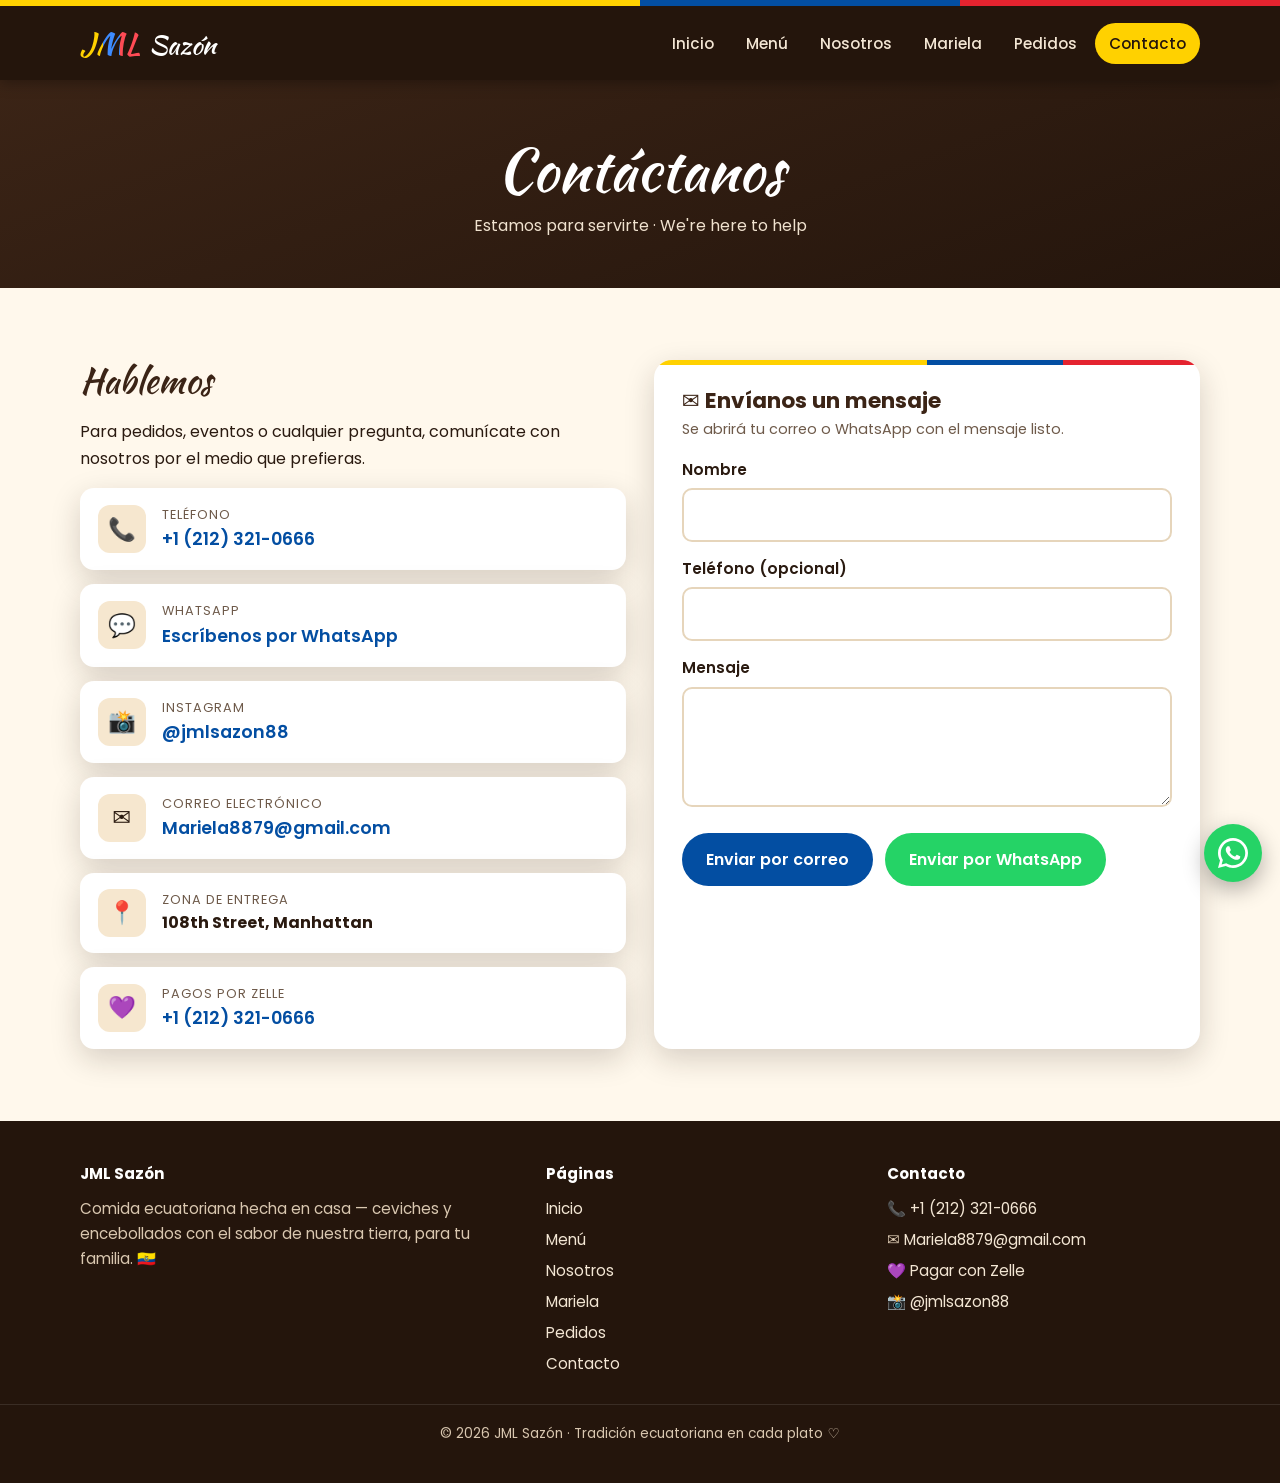
==== contacto.html @ 134b81e3 "JML Sazón website: 6 pages, Zelle, Instagram, mobile-friendly Co-Authored-By: Claude Opus 5.5 <norep" ====
<!DOCTYPE html>
<html lang="es">
<head>
  <meta charset="UTF-8">
  <meta name="viewport" content="width=device-width, initial-scale=1">
  <title>Contacto | JML Sazón</title>
  <meta name="description" content="Contacta a JML Sazón por teléfono, WhatsApp o correo electrónico.">
  <link rel="icon" href="data:image/svg+xml,<svg xmlns='http://www.w3.org/2000/svg' viewBox='0 0 100 100'><text y='.9em' font-size='90'>🦐</text></svg>">
  <link rel="preconnect" href="https://fonts.googleapis.com">
  <link rel="preconnect" href="https://fonts.gstatic.com" crossorigin>
  <link href="https://fonts.googleapis.com/css2?family=Kaushan+Script&family=Poppins:wght@400;500;600;700&display=swap" rel="stylesheet">
  <link rel="stylesheet" href="css/styles.css">
  <script src="js/site.js" defer></script>
</head>
<body>
  <header class="site-header"></header>

  <main>
    <section class="page-banner">
      <div class="container">
        <h1>Contáctanos</h1>
        <p>Estamos para servirte · We're here to help</p>
      </div>
    </section>

    <section class="section">
      <div class="container grid-2">
        <div>
          <h2 style="font-family:var(--script);font-weight:400;font-size:2.2rem;color:var(--wood)">Hablemos</h2>
          <p>Para pedidos, eventos o cualquier pregunta, comunícate con nosotros por el medio que prefieras.</p>
          <ul class="contact-list">
            <li>
              <span class="ico">📞</span>
              <div><small>Teléfono</small><a data-phone href="tel:+12123210666">+1 (212) 321-0666</a></div>
            </li>
            <li>
              <span class="ico">💬</span>
              <div><small>WhatsApp</small><a data-whatsapp href="#">Escríbenos por WhatsApp</a></div>
            </li>
            <li data-instagram-wrap>
              <span class="ico">📸</span>
              <div><small>Instagram</small><a data-instagram href="https://www.instagram.com/jmlsazon88/">@jmlsazon88</a></div>
            </li>
            <li>
              <span class="ico">✉️</span>
              <div><small>Correo electrónico</small><a data-email href="mailto:Mariela8879@gmail.com">Mariela8879@gmail.com</a></div>
            </li>
            <li>
              <span class="ico">📍</span>
              <div><small>Zona de entrega</small><strong data-area>108th Street, Manhattan</strong></div>
            </li>
            <li>
              <span class="ico">💜</span>
              <div><small>Pagos por Zelle</small><a href="pedidos.html#zelle"><span data-zelle-phone>+1 (212) 321-0666</span></a></div>
            </li>
          </ul>
        </div>

        <div class="card">
          <h3>✉️ Envíanos un mensaje</h3>
          <p class="sub">Se abrirá tu correo o WhatsApp con el mensaje listo.</p>
          <form data-send="email">
            <label for="c-nombre">Nombre</label>
            <input id="c-nombre" name="Nombre" required autocomplete="name">

            <label for="c-tel">Teléfono (opcional)</label>
            <input id="c-tel" name="Teléfono" type="tel" autocomplete="tel">

            <label for="c-msg">Mensaje</label>
            <textarea id="c-msg" name="Mensaje" required></textarea>

            <div class="btn-row">
              <button class="btn btn-blue" type="submit" value="email">Enviar por correo</button>
              <button class="btn btn-whatsapp" type="submit" value="whatsapp">Enviar por WhatsApp</button>
            </div>
          </form>
        </div>
      </div>
    </section>
  </main>

  <footer class="site-footer"></footer>
</body>
</html>
---- css/styles.css ----
/* ==========================================================
   JML Sazón — Comida Ecuatoriana
   Colors come from the Ecuador flag + the wood sign on the flyer.
   ========================================================== */
:root {
  --yellow: #ffd100;
  --blue: #034ea2;
  --red: #e4232f;
  --wood: #3b2416;
  --wood-dark: #24150c;
  --cream: #fff8ec;
  --sand: #f6e7cf;
  --ink: #2a1a10;
  --muted: #6e5a4a;
  --radius: 18px;
  --shadow: 0 10px 30px rgba(36, 21, 12, 0.18);
  --script: "Kaushan Script", cursive;
  --sans: "Poppins", system-ui, -apple-system, "Segoe UI", sans-serif;
  --max: 1120px;
}

* { box-sizing: border-box; }
html { scroll-behavior: smooth; }
body {
  margin: 0;
  font-family: var(--sans);
  color: var(--ink);
  background: var(--cream);
  line-height: 1.65;
}
img { max-width: 100%; height: auto; display: block; }
a { color: var(--blue); }
h1, h2, h3 { line-height: 1.2; margin: 0 0 0.5em; }
p { margin: 0 0 1em; }

.container { width: min(100% - 32px, var(--max)); margin-inline: auto; }

/* ---------- Flag stripe ---------- */
.flag-stripe {
  height: 6px;
  background: linear-gradient(90deg, var(--yellow) 0 50%, var(--blue) 50% 75%, var(--red) 75% 100%);
}

/* ---------- Header / nav ---------- */
.site-header {
  position: sticky; top: 0; z-index: 50;
  background: var(--wood-dark);
  box-shadow: 0 2px 14px rgba(0,0,0,.35);
}
.nav {
  display: flex; align-items: center; justify-content: space-between;
  gap: 16px; padding: 12px 0;
}
.brand {
  display: flex; align-items: baseline; gap: 8px;
  text-decoration: none; color: #fff;
}
.brand .jml {
  font-family: var(--script); font-size: 1.9rem; letter-spacing: 1px;
  background: linear-gradient(90deg, var(--yellow) 0 38%, #3d8bff 38% 66%, #ff4b55 66%);
  -webkit-background-clip: text; background-clip: text; color: transparent;
}
.brand .sazon { font-family: var(--script); font-size: 1.6rem; color: #fff; }

.nav-links { display: flex; gap: 4px; list-style: none; margin: 0; padding: 0; }
.nav-links a {
  display: block; padding: 8px 14px; border-radius: 999px;
  color: #f3e6d4; text-decoration: none; font-weight: 500; font-size: .95rem;
  transition: background .2s, color .2s;
}
.nav-links a:hover { background: rgba(255,255,255,.08); color: #fff; }
.nav-links a[aria-current="page"] { background: var(--yellow); color: var(--wood-dark); }

.nav-toggle {
  display: none; background: none; border: 2px solid rgba(255,255,255,.3);
  color: #fff; border-radius: 10px; padding: 6px 10px; font-size: 1.2rem; cursor: pointer;
}

@media (max-width: 820px) {
  .nav-toggle { display: block; }
  .nav-links {
    display: none; position: absolute; left: 0; right: 0; top: 100%;
    flex-direction: column; background: var(--wood-dark); padding: 8px 16px 16px;
  }
  .nav-links.open { display: flex; }
  .nav-links a { padding: 12px 14px; }
}

/* ---------- Buttons ---------- */
.btn {
  display: inline-flex; align-items: center; gap: 8px;
  padding: 12px 22px; border-radius: 999px; font-weight: 600;
  text-decoration: none; border: 2px solid transparent; cursor: pointer;
  font-family: inherit; font-size: 1rem;
  transition: transform .15s, box-shadow .15s, background .2s;
}
.btn:hover { transform: translateY(-2px); box-shadow: 0 8px 18px rgba(0,0,0,.18); }
.btn-primary { background: var(--yellow); color: var(--wood-dark); }
.btn-blue { background: var(--blue); color: #fff; }
.btn-whatsapp { background: #25d366; color: #fff; }
.btn-outline { border-color: currentColor; color: #fff; background: transparent; }
.btn-row { display: flex; flex-wrap: wrap; gap: 12px; }

/* ---------- Hero ---------- */
.hero {
  background:
    radial-gradient(circle at 80% 20%, rgba(255,209,0,.18), transparent 50%),
    linear-gradient(160deg, var(--wood) 0%, var(--wood-dark) 100%);
  color: #fff; padding: 64px 0 72px;
  overflow: hidden; /* keeps the tilted flyer from poking past the screen edge */
}
.hero-grid {
  display: grid; grid-template-columns: 1.05fr .95fr; gap: 48px; align-items: center;
}
.eyebrow {
  display: inline-block; font-size: .8rem; letter-spacing: .18em; text-transform: uppercase;
  background: rgba(255,255,255,.1); padding: 6px 14px; border-radius: 999px; margin-bottom: 18px;
}
.hero h1 { font-family: var(--script); font-weight: 400; font-size: clamp(2.6rem, 6vw, 4.4rem); }
.hero h1 .accent { color: var(--yellow); }
.hero .lead { font-size: 1.15rem; color: #f0e2cf; max-width: 34ch; }
.hero-flyer {
  border-radius: var(--radius); box-shadow: 0 25px 60px rgba(0,0,0,.5);
  transform: rotate(2deg); border: 6px solid #fff;
}
@media (max-width: 820px) {
  .hero { padding: 40px 0 48px; }
  .hero-grid { grid-template-columns: 1fr; gap: 32px; }
  .hero-flyer { transform: none; }
}

/* ---------- Page banner (inner pages) ---------- */
.page-banner {
  background: linear-gradient(160deg, var(--wood) 0%, var(--wood-dark) 100%);
  color: #fff; padding: 56px 0 48px; text-align: center;
}
.page-banner h1 { font-family: var(--script); font-weight: 400; font-size: clamp(2.4rem, 6vw, 3.6rem); margin: 0; }
.page-banner p { color: #f0e2cf; margin: 8px 0 0; }

/* ---------- Sections ---------- */
.section { padding: 72px 0; }
.section-alt { background: var(--sand); }
.section-title { text-align: center; margin-bottom: 40px; }
.section-title h2 { font-family: var(--script); font-weight: 400; font-size: clamp(2rem, 5vw, 2.8rem); color: var(--wood); }
.section-title p { color: var(--muted); max-width: 56ch; margin-inline: auto; }

.grid-2 { display: grid; grid-template-columns: repeat(2, 1fr); gap: 28px; }
.grid-3 { display: grid; grid-template-columns: repeat(3, 1fr); gap: 24px; }
@media (max-width: 820px) { .grid-2, .grid-3 { grid-template-columns: 1fr; } }

.card {
  background: #fff; border-radius: var(--radius); padding: 28px;
  box-shadow: var(--shadow); position: relative; overflow: hidden;
}
.card::before {
  content: ""; position: absolute; inset: 0 0 auto 0; height: 5px;
  background: linear-gradient(90deg, var(--yellow) 0 50%, var(--blue) 50% 75%, var(--red) 75%);
}
.card .icon { font-size: 2.4rem; margin-bottom: 8px; }
.card h3 { font-size: 1.35rem; color: var(--wood); }
.card .sub { color: var(--muted); font-size: .9rem; margin-top: -6px; }

/* Dish feature (photo crop from the flyer) */
.dish-photo {
  height: 220px; border-radius: 12px; margin: -4px 0 18px;
  background-image: url("../images/flyer.jpg"); background-size: 220%;
}
.dish-photo.ceviche { background-position: 38% 72%; }
.dish-photo.encebollado { background-position: 92% 54%; }

/* ---------- Menu ---------- */
.menu-group { margin-bottom: 48px; }
.menu-group h2 {
  font-family: var(--script); font-weight: 400; color: var(--wood);
  font-size: 2.2rem; border-bottom: 3px dashed #e3cfae; padding-bottom: 8px;
}
.menu-item {
  display: grid; grid-template-columns: 1fr auto; gap: 4px 16px;
  padding: 16px 0; border-bottom: 1px solid #ecdcc3;
}
.menu-item h3 { font-size: 1.1rem; margin: 0; }
.menu-item .price { font-weight: 700; color: var(--red); font-size: 1.1rem; }
.menu-item p { grid-column: 1 / -1; margin: 0; color: var(--muted); font-size: .95rem; }
.tag {
  display: inline-block; font-size: .72rem; font-weight: 600; padding: 2px 10px;
  border-radius: 999px; background: var(--yellow); color: var(--wood-dark); margin-left: 8px;
  vertical-align: middle;
}
.note {
  background: #fff; border-left: 5px solid var(--blue); border-radius: 10px;
  padding: 16px 20px; color: var(--muted);
}

/* ---------- Steps ---------- */
.steps { counter-reset: step; display: grid; gap: 20px; }
.step { display: flex; gap: 18px; align-items: flex-start; }
.step::before {
  counter-increment: step; content: counter(step);
  flex: none; width: 46px; height: 46px; border-radius: 50%;
  display: grid; place-items: center; font-weight: 700; font-size: 1.2rem;
  background: var(--blue); color: #fff;
}
.step h3 { margin: 6px 0 4px; font-size: 1.15rem; }
.step p { margin: 0; color: var(--muted); }

.hours { width: 100%; border-collapse: collapse; }
.hours td { padding: 10px 0; border-bottom: 1px solid #ecdcc3; }
.hours td:last-child { text-align: right; font-weight: 600; }

/* ---------- Contact ---------- */
.contact-list { list-style: none; padding: 0; margin: 0; display: grid; gap: 14px; }
.contact-list li {
  display: flex; align-items: center; gap: 16px;
  background: #fff; border-radius: 14px; padding: 16px 18px; box-shadow: var(--shadow);
}
.contact-list .ico {
  flex: none; width: 48px; height: 48px; border-radius: 12px; display: grid; place-items: center;
  font-size: 1.4rem; background: var(--sand);
}
.contact-list small { display: block; color: var(--muted); font-size: .8rem; text-transform: uppercase; letter-spacing: .08em; }
.contact-list a { font-weight: 600; font-size: 1.1rem; text-decoration: none; word-break: break-word; }

form label { display: block; font-weight: 600; margin: 14px 0 6px; font-size: .95rem; }
form input, form textarea, form select {
  width: 100%; padding: 12px 14px; border-radius: 10px; border: 2px solid #e6d5bb;
  font: inherit; background: #fff; color: var(--ink);
}
form input:focus, form textarea:focus, form select:focus { outline: none; border-color: var(--blue); }
form textarea { min-height: 120px; resize: vertical; }
form .btn { margin-top: 18px; }

/* ---------- Zelle ---------- */
.btn-zelle { background: #6d1ed4; color: #fff; }
.btn-instagram { background: linear-gradient(45deg, #f9a825, #e1306c 55%, #833ab4); color: #fff; }
.zelle-card {
  background: linear-gradient(160deg, #7b2fe0 0%, #4f12a8 100%);
  color: #fff; border-radius: var(--radius); padding: 32px 28px; text-align: center;
  box-shadow: 0 18px 40px rgba(79, 18, 168, .35);
}
.zelle-logo { font-size: 2.4rem; font-weight: 700; letter-spacing: -1px; }
.zelle-logo sup { font-size: .9rem; }
.zelle-label { margin: 6px 0 0; opacity: .8; text-transform: uppercase; letter-spacing: .14em; font-size: .78rem; }
.zelle-number { font-size: clamp(1.6rem, 5vw, 2.1rem); font-weight: 700; margin: 4px 0; }
.zelle-name { opacity: .9; }
.zelle-qr { width: 180px; margin: 6px auto 18px; border-radius: 12px; background: #fff; padding: 8px; }
.zelle-fine { font-size: .8rem; opacity: .8; margin: 18px 0 0; }

/* ---------- Sobre Mariela ---------- */
.chef-grid { display: grid; grid-template-columns: .9fr 1.1fr; gap: 56px; align-items: center; }
.chef-grid > * { min-width: 0; }
.chef-photo { margin: 0; position: relative; }
.chef-photo img {
  width: 100%; border-radius: var(--radius); box-shadow: 0 22px 50px rgba(36,21,12,.28);
  border: 6px solid #fff;
}
.chef-photo::before {
  content: ""; position: absolute; inset: 18px -18px -18px 18px; z-index: -1; border-radius: var(--radius);
  background: linear-gradient(135deg, var(--yellow) 0 50%, var(--blue) 50% 75%, var(--red) 75%);
}
.chef-photo figcaption {
  position: absolute; left: 18px; bottom: 18px; background: rgba(36,21,12,.85); color: #fff;
  padding: 6px 14px; border-radius: 999px; font-size: .85rem; font-weight: 500;
}
.eyebrow-dark {
  display: inline-block; font-size: .75rem; letter-spacing: .16em; text-transform: uppercase;
  background: var(--sand); color: var(--wood); padding: 6px 14px; border-radius: 999px; margin-bottom: 14px; font-weight: 600;
}
.chef-bio h2 { font-family: var(--script); font-weight: 400; font-size: clamp(2.2rem, 5vw, 2.8rem); color: var(--wood); }
.bio-lead { font-size: 1.15rem; color: var(--ink); font-weight: 500; }
.chef-bio p { color: #4a3727; }
.chef-quote {
  margin: 24px 0; padding: 18px 22px; border-left: 5px solid var(--yellow); background: #fff;
  border-radius: 0 12px 12px 0; font-family: var(--script); font-size: 1.5rem; color: var(--wood);
  box-shadow: var(--shadow);
}
.chef-quote cite { display: block; font-family: var(--sans); font-style: normal; font-size: .9rem; color: var(--muted); margin-top: 4px; }
@media (max-width: 820px) {
  .chef-grid { grid-template-columns: 1fr; gap: 40px; }
  .chef-photo { max-width: 440px; margin-inline: auto; width: calc(100% - 18px); }
  .bio-lead { font-size: 1.05rem; }
  .chef-quote { font-size: 1.3rem; }
}

/* ---------- CTA band ---------- */
.cta-band {
  background: var(--blue); color: #fff; text-align: center; padding: 56px 0;
}
.cta-band h2 { font-family: var(--script); font-weight: 400; font-size: clamp(2rem, 5vw, 2.8rem); }
.cta-band .btn-row { justify-content: center; }

/* ---------- Footer ---------- */
.site-footer { background: var(--wood-dark); color: #d9c7b0; padding: 40px 0 24px; font-size: .95rem; }
.footer-grid { display: grid; grid-template-columns: 1.4fr 1fr 1fr; gap: 28px; }
.site-footer h4 { color: #fff; margin: 0 0 10px; }
.site-footer a { color: #f3e6d4; text-decoration: none; }
.site-footer a:hover { color: var(--yellow); }
.site-footer ul { list-style: none; padding: 0; margin: 0; display: grid; gap: 6px; }
.copyright { border-top: 1px solid rgba(255,255,255,.1); margin-top: 28px; padding-top: 18px; text-align: center; font-size: .85rem; }
@media (max-width: 820px) { .footer-grid { grid-template-columns: 1fr; } }

/* Floating WhatsApp button */
.wa-float {
  position: fixed; right: 18px; bottom: 18px; z-index: 60;
  width: 58px; height: 58px; border-radius: 50%; background: #25d366;
  display: grid; place-items: center; box-shadow: 0 8px 22px rgba(0,0,0,.3);
  transition: transform .15s;
}
.wa-float:hover { transform: scale(1.08); }
.wa-float svg { width: 30px; height: 30px; fill: #fff; }

/* ==========================================================
   Phones & small tablets
   ========================================================== */
@media (max-width: 820px) {
  .section { padding: 48px 0; }
  .page-banner { padding: 40px 0 32px; }
  .section-title { margin-bottom: 28px; }
  .card { padding: 22px; }
  .hero-flyer { width: 100%; max-width: min(100%, 420px); margin-inline: auto; border-width: 4px; }
  .hero-grid > * { min-width: 0; }
  .dish-photo { height: 190px; }
  .cta-band { padding: 44px 0; }
  .zelle-card { padding: 28px 20px; }
  .menu-group { margin-bottom: 36px; }
  .menu-group h2 { font-size: 1.9rem; }
  .tag { margin-left: 4px; }
}

@media (max-width: 560px) {
  /* Big, full-width buttons that are easy to tap with a thumb */
  .btn-row { flex-direction: column; align-items: stretch; }
  .btn-row .btn { justify-content: center; padding: 14px 20px; }
  .card > .btn { width: 100%; justify-content: center; }
  .hero .lead { font-size: 1.05rem; }
  .menu-item h3 { font-size: 1.02rem; }
  .contact-list li { padding: 14px; gap: 12px; }
  .contact-list a { font-size: 1rem; }
  .hours td { font-size: .92rem; }
  /* Keep the floating WhatsApp button from covering text */
  .wa-float { width: 52px; height: 52px; right: 14px; bottom: 14px; }
  .wa-float svg { width: 26px; height: 26px; }
  .site-footer { padding-bottom: 84px; }
}

/* Respect "reduce motion" settings */
@media (prefers-reduced-motion: reduce) {
  html { scroll-behavior: auto; }
  .btn, .wa-float { transition: none; }
  .btn:hover, .wa-float:hover { transform: none; }
}
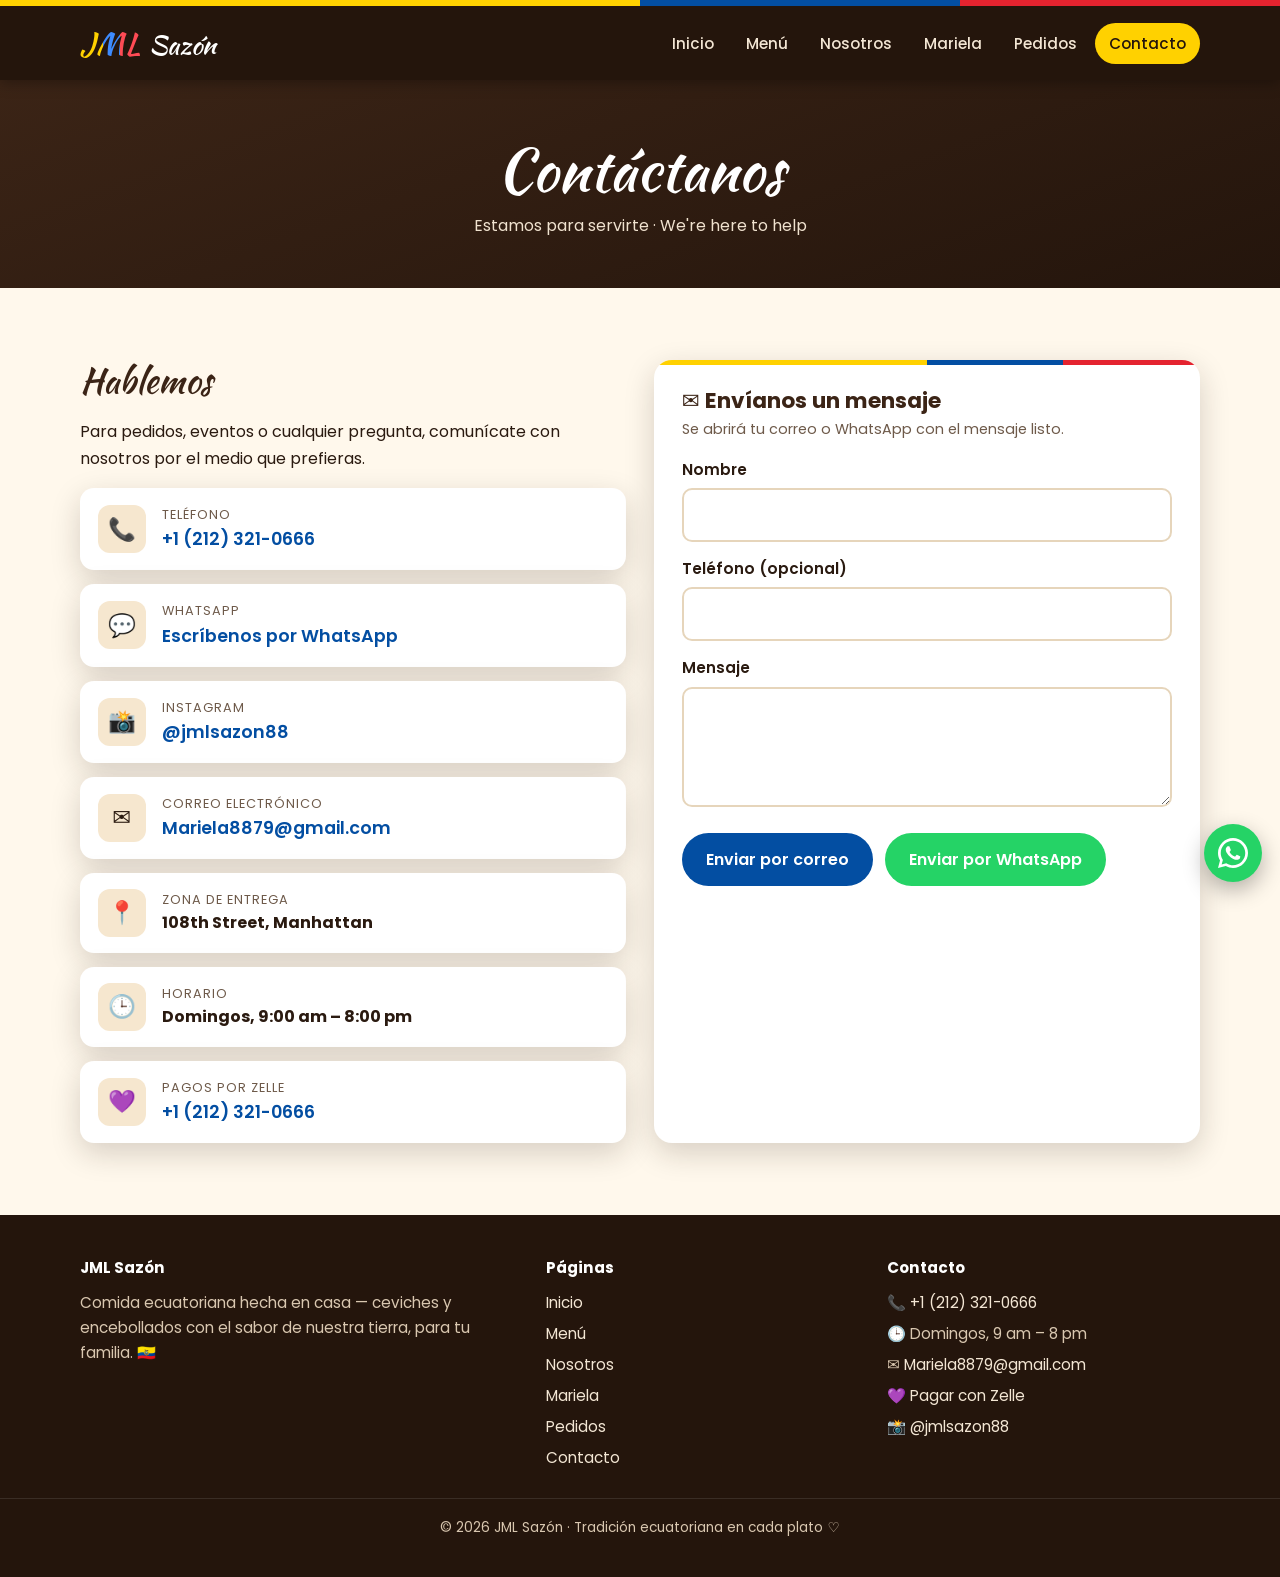
==== commit 133e2b82: "Hours: Sundays only, 9 am - 8 pm Co-Authored-By: Claude Opus 5.5 <noreply@anthropic.com>" ====
--- a/contacto.html
+++ b/contacto.html
@@ -50,6 +50,10 @@
               <div><small>Zona de entrega</small><strong data-area>108th Street, Manhattan</strong></div>
             </li>
             <li>
+              <span class="ico">🕒</span>
+              <div><small>Horario</small><strong>Domingos, 9:00 am – 8:00 pm</strong></div>
+            </li>
+            <li>
               <span class="ico">💜</span>
               <div><small>Pagos por Zelle</small><a href="pedidos.html#zelle"><span data-zelle-phone>+1 (212) 321-0666</span></a></div>
             </li>
--- a/css/styles.css
+++ b/css/styles.css
@@ -186,6 +186,12 @@
   border-radius: 999px; background: var(--yellow); color: var(--wood-dark); margin-left: 8px;
   vertical-align: middle;
 }
+.menu-item .price.free { color: #1a8f4c; }
+.tag-free { background: #1a8f4c; color: #fff; font-family: var(--sans); font-size: .8rem; }
+.free-sides {
+  background: #e7f6ec; border: 2px dashed #1a8f4c; color: #145c34;
+  border-radius: 12px; padding: 14px 18px; margin-bottom: 36px;
+}
 .note {
   background: #fff; border-left: 5px solid var(--blue); border-radius: 10px;
   padding: 16px 20px; color: var(--muted);
